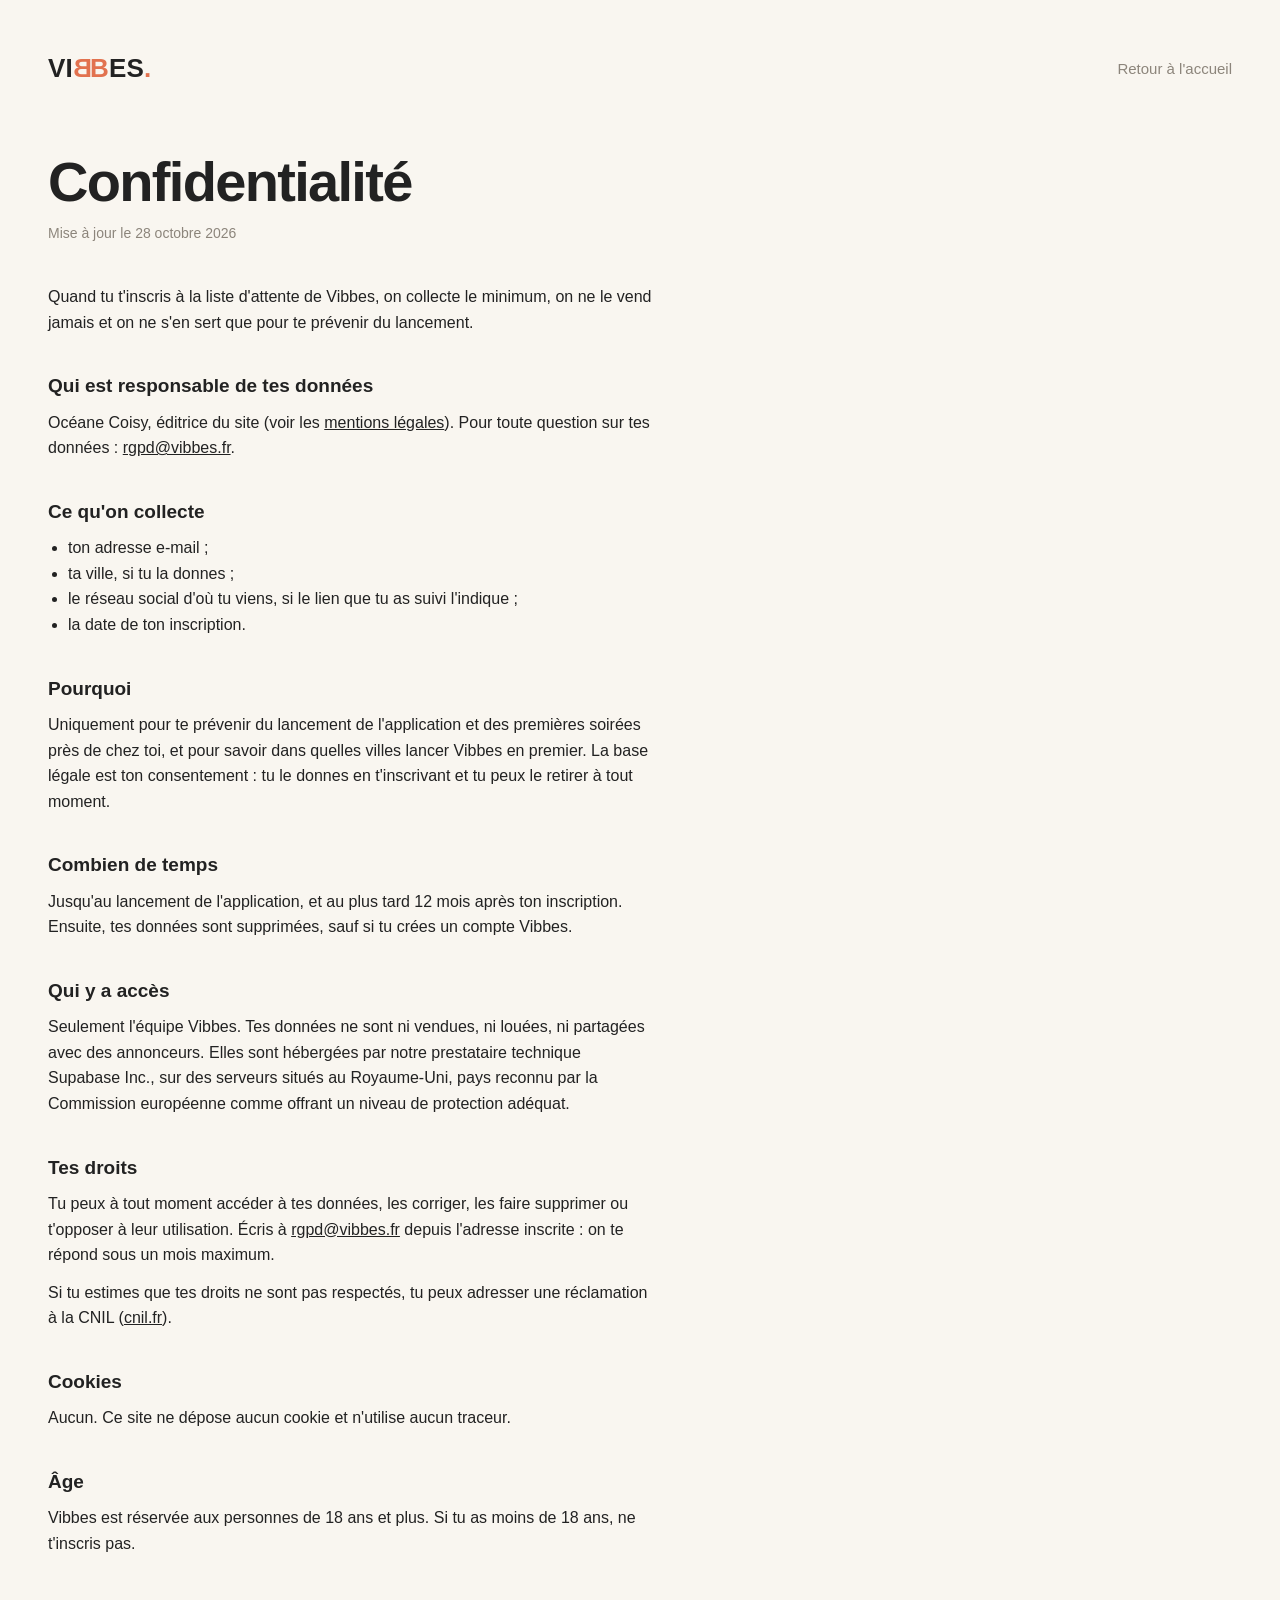
==== confidentialite.html @ 460b985d "Page vibbes.fr : liste d’attente, mentions légales, confidentialité" ====
<!doctype html>
<html lang="fr">
<head>
<meta charset="utf-8">
<meta name="viewport" content="width=device-width, initial-scale=1">
<title>Confidentialité · Vibbes</title>
<meta name="robots" content="noindex">
<meta name="theme-color" content="#F9F6F0">
<link rel="stylesheet" href="/legal.css">
</head>
<body>
<header>
  <a class="logo" href="/" aria-label="Vibbes, accueil">VI<span class="o miroir">B</span><span class="o">B</span>ES<span class="o">.</span></a>
  <a class="retour" href="/">Retour à l'accueil</a>
</header>
<main>
<h1>Confidentialité</h1>
<p class="maj">Mise à jour le 28 octobre 2026</p>

<p>Quand tu t'inscris à la liste d'attente de Vibbes, on collecte le minimum, on ne le vend jamais et on ne s'en sert que pour te prévenir du lancement.</p>

<h2>Qui est responsable de tes données</h2>
<p>Océane Coisy, éditrice du site (voir les <a href="/mentions-legales.html">mentions légales</a>). Pour toute question sur tes données : <a href="mailto:rgpd@vibbes.fr">rgpd@vibbes.fr</a>.</p>

<h2>Ce qu'on collecte</h2>
<ul>
<li>ton adresse e-mail ;</li>
<li>ta ville, si tu la donnes ;</li>
<li>le réseau social d'où tu viens, si le lien que tu as suivi l'indique ;</li>
<li>la date de ton inscription.</li>
</ul>

<h2>Pourquoi</h2>
<p>Uniquement pour te prévenir du lancement de l'application et des premières soirées près de chez toi, et pour savoir dans quelles villes lancer Vibbes en premier. La base légale est ton consentement : tu le donnes en t'inscrivant et tu peux le retirer à tout moment.</p>

<h2>Combien de temps</h2>
<p>Jusqu'au lancement de l'application, et au plus tard 12 mois après ton inscription. Ensuite, tes données sont supprimées, sauf si tu crées un compte Vibbes.</p>

<h2>Qui y a accès</h2>
<p>Seulement l'équipe Vibbes. Tes données ne sont ni vendues, ni louées, ni partagées avec des annonceurs. Elles sont hébergées par notre prestataire technique Supabase Inc., sur des serveurs situés au Royaume-Uni, pays reconnu par la Commission européenne comme offrant un niveau de protection adéquat.</p>

<h2>Tes droits</h2>
<p>Tu peux à tout moment accéder à tes données, les corriger, les faire supprimer ou t'opposer à leur utilisation. Écris à <a href="mailto:rgpd@vibbes.fr">rgpd@vibbes.fr</a> depuis l'adresse inscrite : on te répond sous un mois maximum.</p>
<p>Si tu estimes que tes droits ne sont pas respectés, tu peux adresser une réclamation à la CNIL (<a href="https://www.cnil.fr" rel="noopener">cnil.fr</a>).</p>

<h2>Cookies</h2>
<p>Aucun. Ce site ne dépose aucun cookie et n'utilise aucun traceur.</p>

<h2>Âge</h2>
<p>Vibbes est réservée aux personnes de 18 ans et plus. Si tu as moins de 18 ans, ne t'inscris pas.</p>
</main>
</body>
</html>
---- legal.css ----
:root{--fond:#F9F6F0;--encre:#222222;--gris:#8C857B;--trait:#E8E2D9;--orange:#E2724F}
*{box-sizing:border-box}
html,body{margin:0;background:var(--fond);color:var(--encre)}
body{font-family:-apple-system,BlinkMacSystemFont,"SF Pro Text","Segoe UI",Roboto,Helvetica,Arial,sans-serif;padding:clamp(20px,4vw,48px);-webkit-font-smoothing:antialiased;line-height:1.6;font-size:16px}
header{display:flex;justify-content:space-between;align-items:center;margin-bottom:clamp(32px,6vw,64px)}
.logo{font-weight:900;font-size:26px;letter-spacing:.2px;color:var(--encre);text-decoration:none}
.logo .o{color:var(--orange)}
.logo .miroir{display:inline-block;transform:scaleX(-1);margin-right:-2px}
header a.retour{color:var(--gris);text-decoration:none;font-size:15px}
header a.retour:hover{color:var(--encre)}
main{max-width:68ch}
h1{font-weight:900;font-size:clamp(36px,6vw,56px);line-height:1;letter-spacing:-0.03em;margin:0 0 12px}
.maj{color:var(--gris);margin:0 0 40px;font-size:14px}
h2{font-size:19px;font-weight:800;margin:36px 0 8px}
p,ul{margin:0 0 12px}
ul{padding-left:20px}
a{color:var(--encre)}
a:focus-visible{outline:2px solid var(--orange);outline-offset:2px}
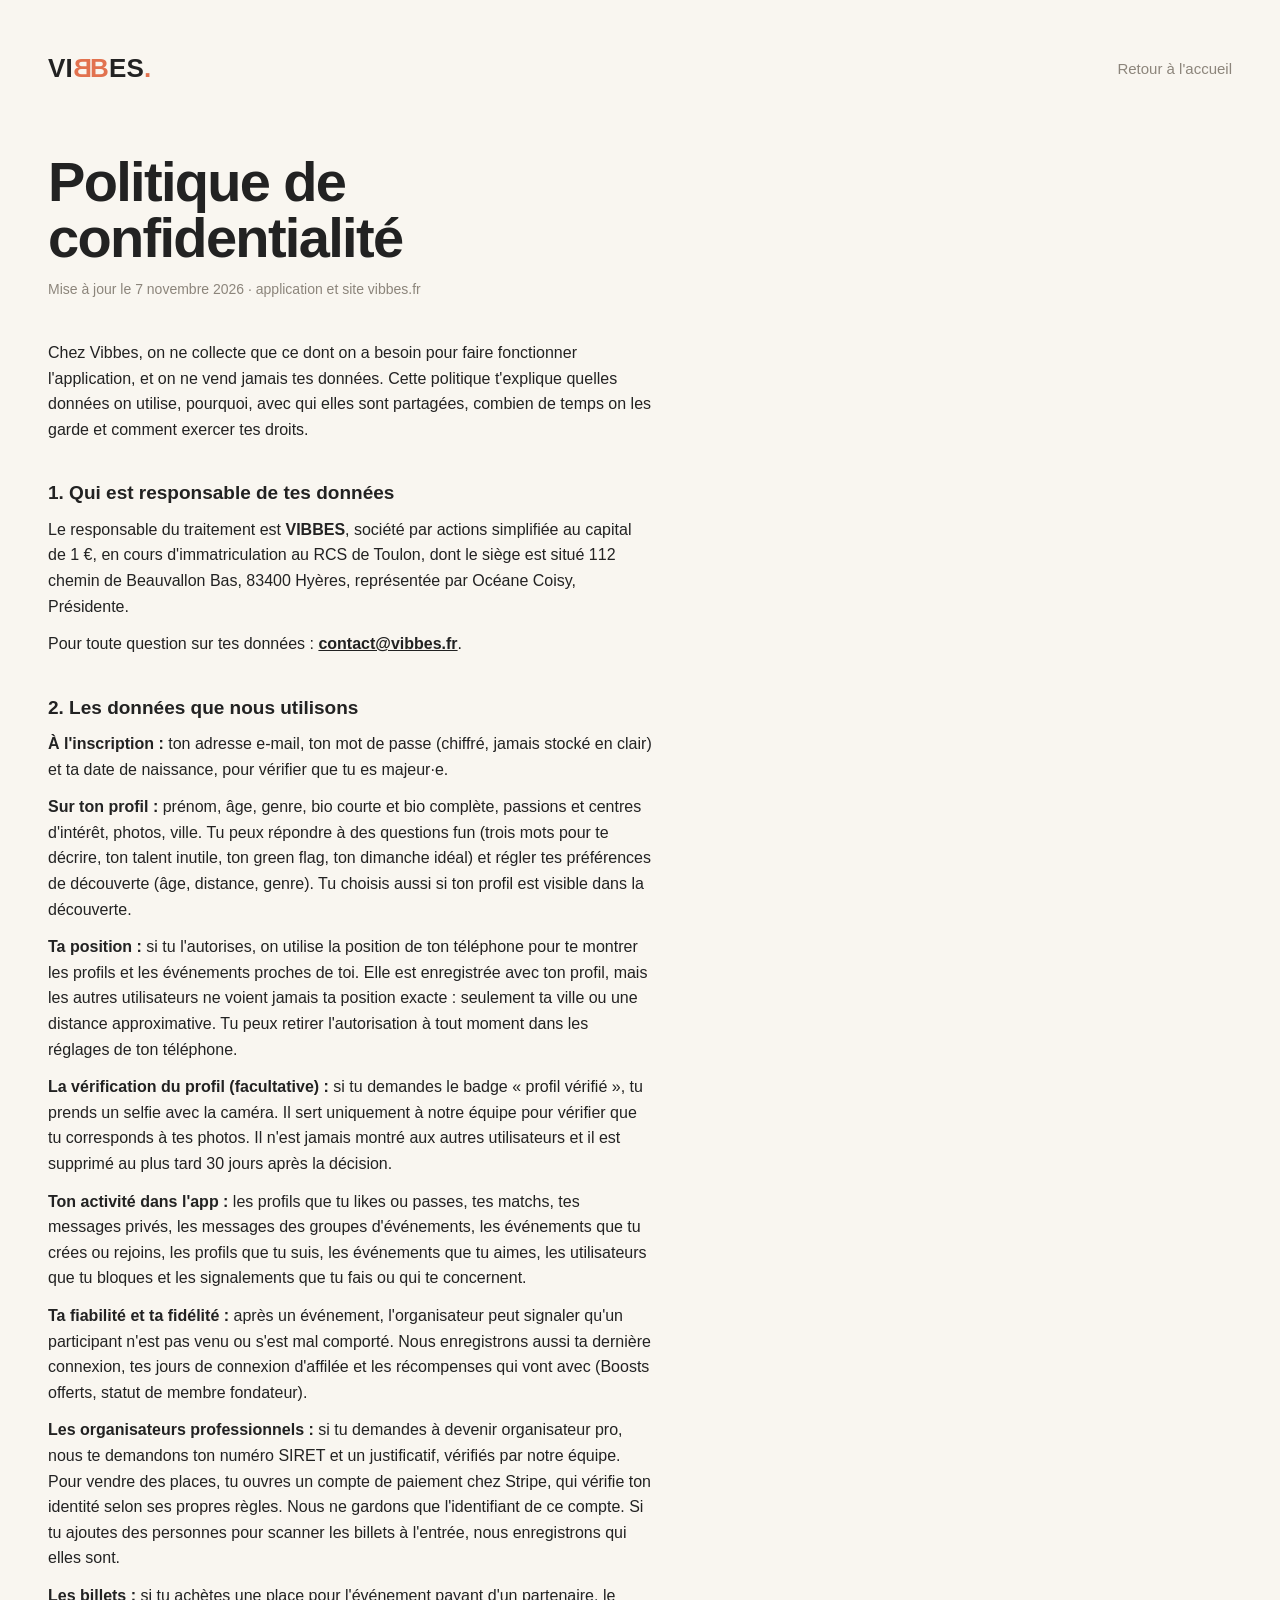
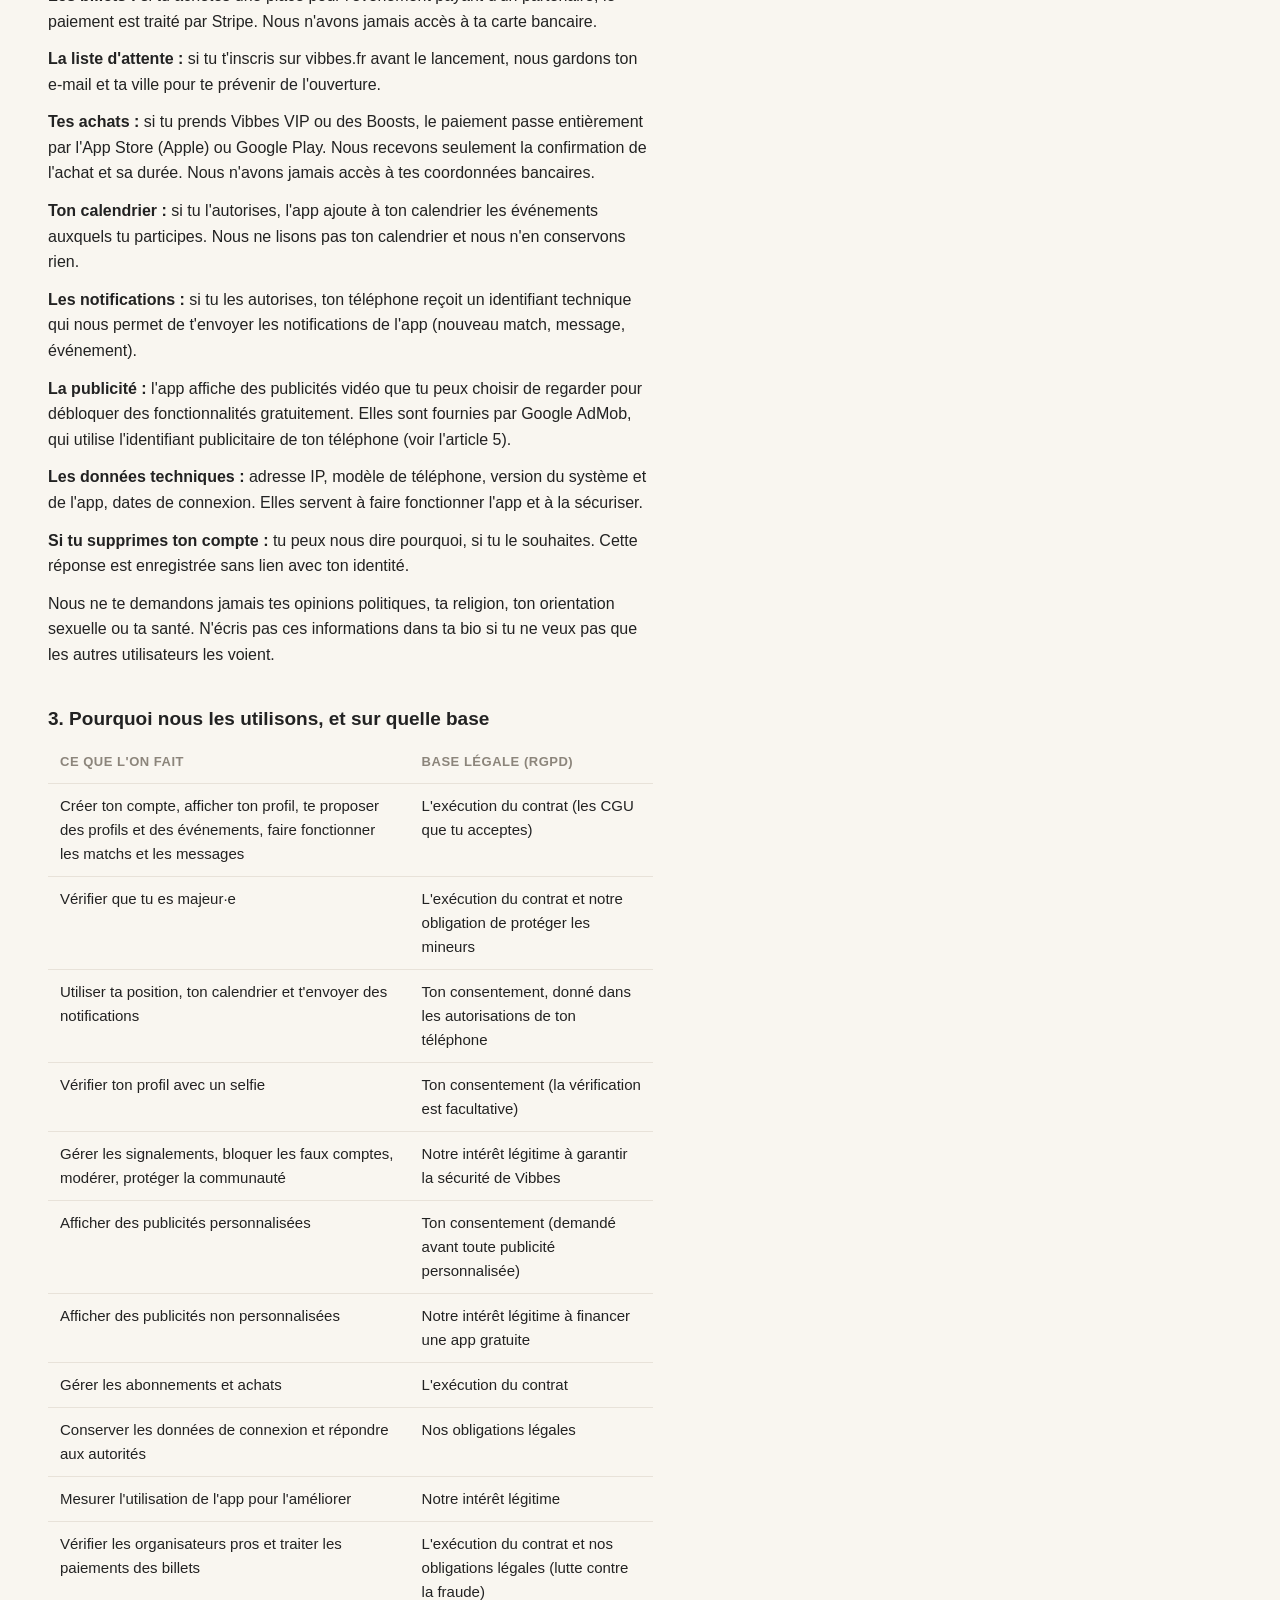
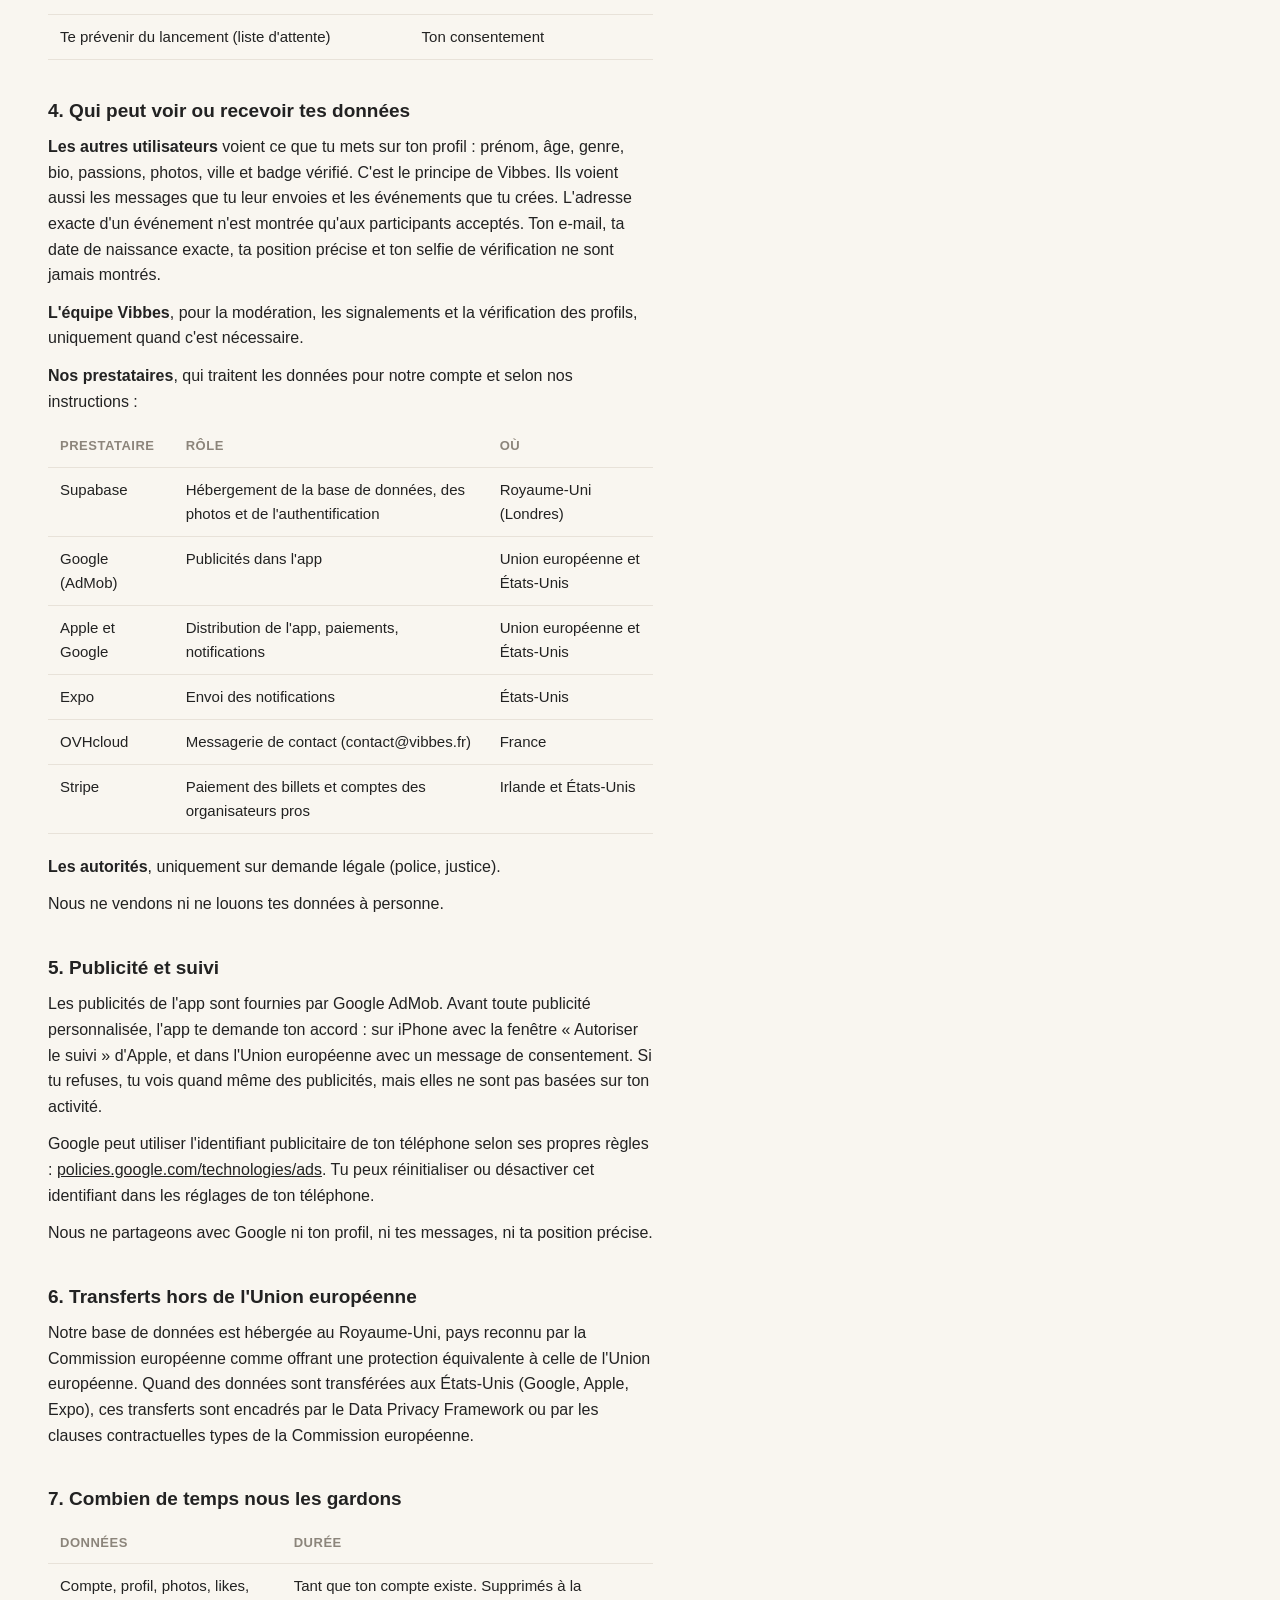
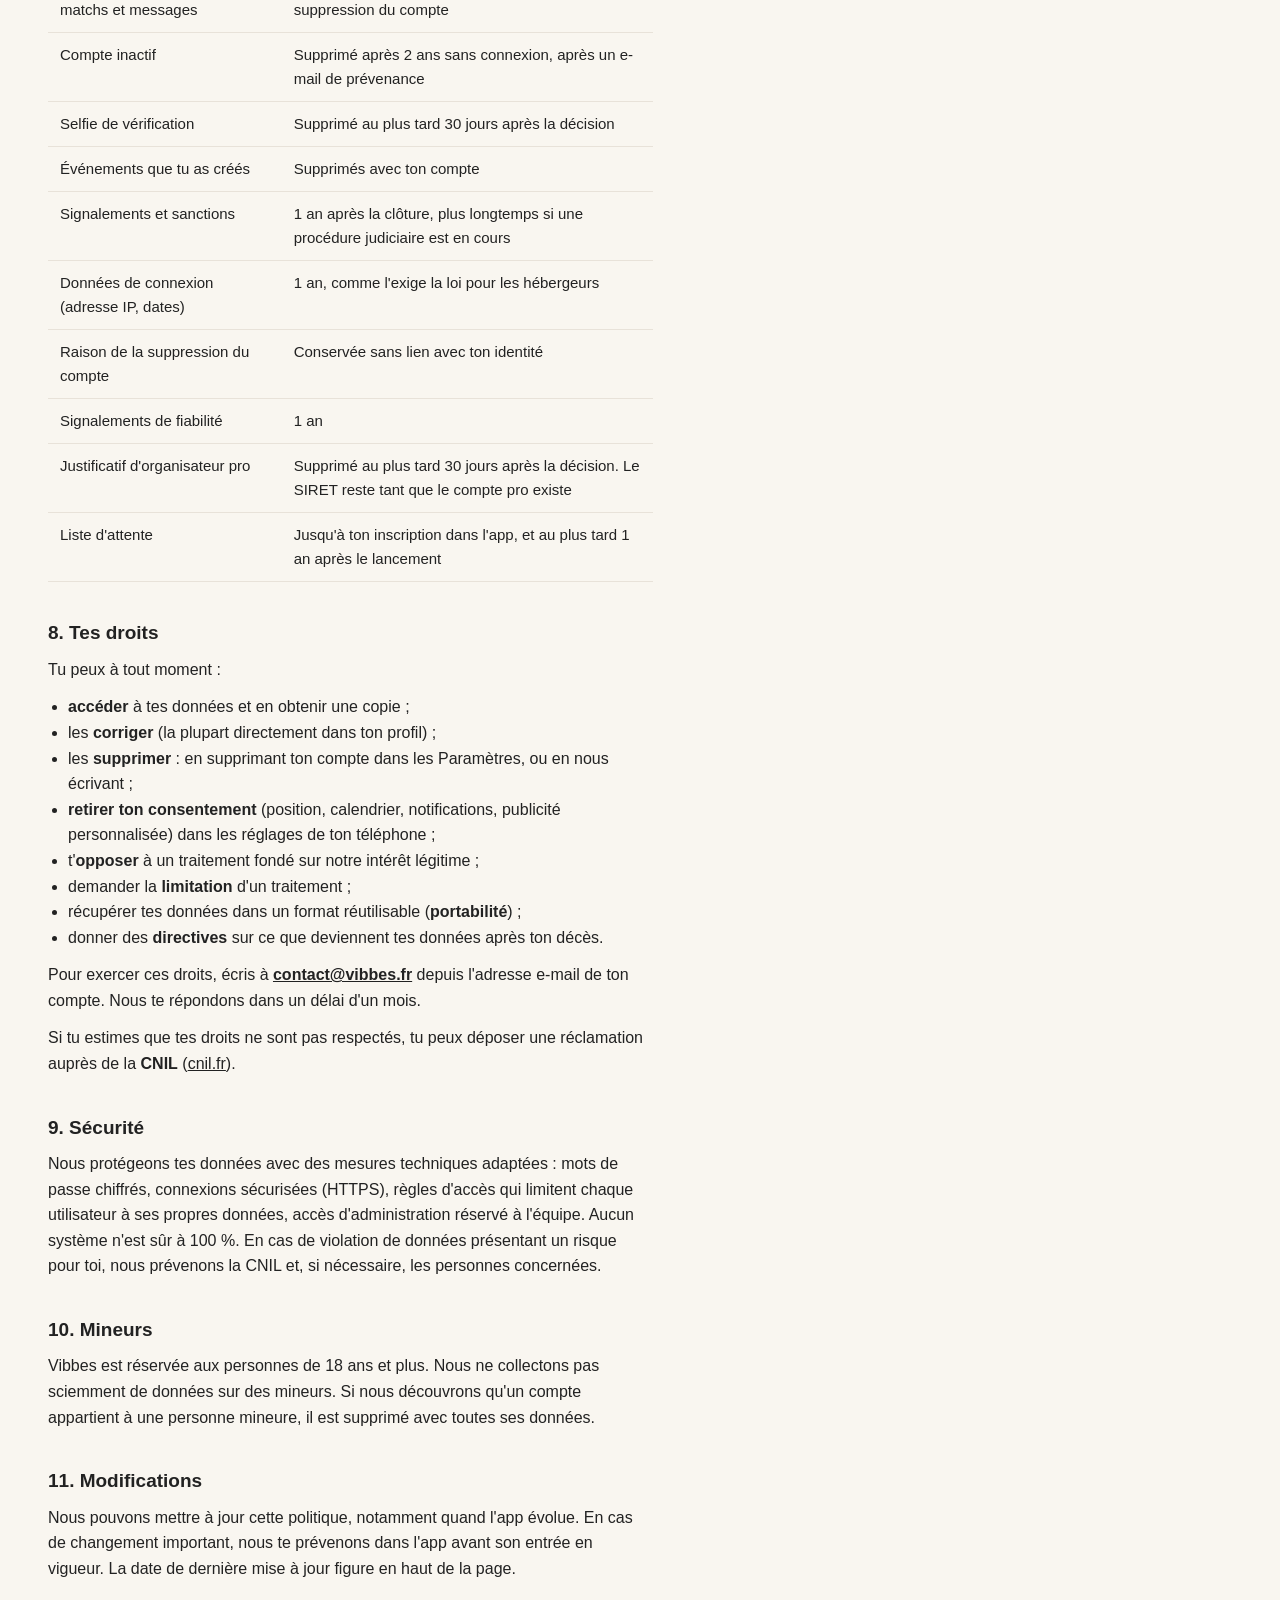
==== commit cf5c786b: "Confidentialité : politique complète de l'app (RGPD, pubs, prestataires)" ====
--- a/confidentialite.html
+++ b/confidentialite.html
@@ -14,40 +14,212 @@
   <a class="retour" href="/">Retour à l'accueil</a>
 </header>
 <main>
-<h1>Confidentialité</h1>
-<p class="maj">Mise à jour le 28 octobre 2026</p>
-
-<p>Quand tu t'inscris à la liste d'attente de Vibbes, on collecte le minimum, on ne le vend jamais et on ne s'en sert que pour te prévenir du lancement.</p>
-
-<h2>Qui est responsable de tes données</h2>
-<p>Océane Coisy, éditrice du site (voir les <a href="/mentions-legales.html">mentions légales</a>). Pour toute question sur tes données : <a href="mailto:rgpd@vibbes.fr">rgpd@vibbes.fr</a>.</p>
-
-<h2>Ce qu'on collecte</h2>
+<h1>Politique de confidentialité</h1>
+<p class="maj">Mise à jour le 7 novembre 2026 · application et site vibbes.fr</p>
+<p>Chez Vibbes, on ne collecte que ce dont on a besoin pour faire fonctionner l'application, et on ne vend jamais tes données. Cette politique t'explique quelles données on utilise, pourquoi, avec qui elles sont partagées, combien de temps on les garde et comment exercer tes droits.</p>
+<h2>1. Qui est responsable de tes données</h2>
+<p>Le responsable du traitement est <strong>VIBBES</strong>, société par actions simplifiée au capital de 1 €, en cours d'immatriculation au RCS de Toulon, dont le siège est situé 112 chemin de Beauvallon Bas, 83400 Hyères, représentée par Océane Coisy, Présidente.</p>
+<p>Pour toute question sur tes données : <strong><a href="mailto:contact@vibbes.fr">contact@vibbes.fr</a></strong>.</p>
+<h2>2. Les données que nous utilisons</h2>
+<p><strong>À l'inscription :</strong> ton adresse e-mail, ton mot de passe (chiffré, jamais stocké en clair) et ta date de naissance, pour vérifier que tu es majeur·e.</p>
+<p><strong>Sur ton profil :</strong> prénom, âge, genre, bio courte et bio complète, passions et centres d'intérêt, photos, ville. Tu peux répondre à des questions fun (trois mots pour te décrire, ton talent inutile, ton green flag, ton dimanche idéal) et régler tes préférences de découverte (âge, distance, genre). Tu choisis aussi si ton profil est visible dans la découverte.</p>
+<p><strong>Ta position :</strong> si tu l'autorises, on utilise la position de ton téléphone pour te montrer les profils et les événements proches de toi. Elle est enregistrée avec ton profil, mais les autres utilisateurs ne voient jamais ta position exacte : seulement ta ville ou une distance approximative. Tu peux retirer l'autorisation à tout moment dans les réglages de ton téléphone.</p>
+<p><strong>La vérification du profil (facultative) :</strong> si tu demandes le badge « profil vérifié », tu prends un selfie avec la caméra. Il sert uniquement à notre équipe pour vérifier que tu corresponds à tes photos. Il n'est jamais montré aux autres utilisateurs et il est supprimé au plus tard 30 jours après la décision.</p>
+<p><strong>Ton activité dans l'app :</strong> les profils que tu likes ou passes, tes matchs, tes messages privés, les messages des groupes d'événements, les événements que tu crées ou rejoins, les profils que tu suis, les événements que tu aimes, les utilisateurs que tu bloques et les signalements que tu fais ou qui te concernent.</p>
+<p><strong>Ta fiabilité et ta fidélité :</strong> après un événement, l'organisateur peut signaler qu'un participant n'est pas venu ou s'est mal comporté. Nous enregistrons aussi ta dernière connexion, tes jours de connexion d'affilée et les récompenses qui vont avec (Boosts offerts, statut de membre fondateur).</p>
+<p><strong>Les organisateurs professionnels :</strong> si tu demandes à devenir organisateur pro, nous te demandons ton numéro SIRET et un justificatif, vérifiés par notre équipe. Pour vendre des places, tu ouvres un compte de paiement chez Stripe, qui vérifie ton identité selon ses propres règles. Nous ne gardons que l'identifiant de ce compte. Si tu ajoutes des personnes pour scanner les billets à l'entrée, nous enregistrons qui elles sont.</p>
+<p><strong>Les billets :</strong> si tu achètes une place pour l'événement payant d'un partenaire, le paiement est traité par Stripe. Nous n'avons jamais accès à ta carte bancaire.</p>
+<p><strong>La liste d'attente :</strong> si tu t'inscris sur vibbes.fr avant le lancement, nous gardons ton e-mail et ta ville pour te prévenir de l'ouverture.</p>
+<p><strong>Tes achats :</strong> si tu prends Vibbes VIP ou des Boosts, le paiement passe entièrement par l'App Store (Apple) ou Google Play. Nous recevons seulement la confirmation de l'achat et sa durée. Nous n'avons jamais accès à tes coordonnées bancaires.</p>
+<p><strong>Ton calendrier :</strong> si tu l'autorises, l'app ajoute à ton calendrier les événements auxquels tu participes. Nous ne lisons pas ton calendrier et nous n'en conservons rien.</p>
+<p><strong>Les notifications :</strong> si tu les autorises, ton téléphone reçoit un identifiant technique qui nous permet de t'envoyer les notifications de l'app (nouveau match, message, événement).</p>
+<p><strong>La publicité :</strong> l'app affiche des publicités vidéo que tu peux choisir de regarder pour débloquer des fonctionnalités gratuitement. Elles sont fournies par Google AdMob, qui utilise l'identifiant publicitaire de ton téléphone (voir l'article 5).</p>
+<p><strong>Les données techniques :</strong> adresse IP, modèle de téléphone, version du système et de l'app, dates de connexion. Elles servent à faire fonctionner l'app et à la sécuriser.</p>
+<p><strong>Si tu supprimes ton compte :</strong> tu peux nous dire pourquoi, si tu le souhaites. Cette réponse est enregistrée sans lien avec ton identité.</p>
+<p>Nous ne te demandons jamais tes opinions politiques, ta religion, ton orientation sexuelle ou ta santé. N'écris pas ces informations dans ta bio si tu ne veux pas que les autres utilisateurs les voient.</p>
+<h2>3. Pourquoi nous les utilisons, et sur quelle base</h2>
+<table>
+<thead>
+<tr>
+<th>Ce que l'on fait</th>
+<th>Base légale (RGPD)</th>
+</tr>
+</thead>
+<tbody>
+<tr>
+<td>Créer ton compte, afficher ton profil, te proposer des profils et des événements, faire fonctionner les matchs et les messages</td>
+<td>L'exécution du contrat (les CGU que tu acceptes)</td>
+</tr>
+<tr>
+<td>Vérifier que tu es majeur·e</td>
+<td>L'exécution du contrat et notre obligation de protéger les mineurs</td>
+</tr>
+<tr>
+<td>Utiliser ta position, ton calendrier et t'envoyer des notifications</td>
+<td>Ton consentement, donné dans les autorisations de ton téléphone</td>
+</tr>
+<tr>
+<td>Vérifier ton profil avec un selfie</td>
+<td>Ton consentement (la vérification est facultative)</td>
+</tr>
+<tr>
+<td>Gérer les signalements, bloquer les faux comptes, modérer, protéger la communauté</td>
+<td>Notre intérêt légitime à garantir la sécurité de Vibbes</td>
+</tr>
+<tr>
+<td>Afficher des publicités personnalisées</td>
+<td>Ton consentement (demandé avant toute publicité personnalisée)</td>
+</tr>
+<tr>
+<td>Afficher des publicités non personnalisées</td>
+<td>Notre intérêt légitime à financer une app gratuite</td>
+</tr>
+<tr>
+<td>Gérer les abonnements et achats</td>
+<td>L'exécution du contrat</td>
+</tr>
+<tr>
+<td>Conserver les données de connexion et répondre aux autorités</td>
+<td>Nos obligations légales</td>
+</tr>
+<tr>
+<td>Mesurer l'utilisation de l'app pour l'améliorer</td>
+<td>Notre intérêt légitime</td>
+</tr>
+<tr>
+<td>Vérifier les organisateurs pros et traiter les paiements des billets</td>
+<td>L'exécution du contrat et nos obligations légales (lutte contre la fraude)</td>
+</tr>
+<tr>
+<td>Te prévenir du lancement (liste d'attente)</td>
+<td>Ton consentement</td>
+</tr>
+</tbody>
+</table>
+<h2>4. Qui peut voir ou recevoir tes données</h2>
+<p><strong>Les autres utilisateurs</strong> voient ce que tu mets sur ton profil : prénom, âge, genre, bio, passions, photos, ville et badge vérifié. C'est le principe de Vibbes. Ils voient aussi les messages que tu leur envoies et les événements que tu crées. L'adresse exacte d'un événement n'est montrée qu'aux participants acceptés. Ton e-mail, ta date de naissance exacte, ta position précise et ton selfie de vérification ne sont jamais montrés.</p>
+<p><strong>L'équipe Vibbes</strong>, pour la modération, les signalements et la vérification des profils, uniquement quand c'est nécessaire.</p>
+<p><strong>Nos prestataires</strong>, qui traitent les données pour notre compte et selon nos instructions :</p>
+<table>
+<thead>
+<tr>
+<th>Prestataire</th>
+<th>Rôle</th>
+<th>Où</th>
+</tr>
+</thead>
+<tbody>
+<tr>
+<td>Supabase</td>
+<td>Hébergement de la base de données, des photos et de l'authentification</td>
+<td>Royaume-Uni (Londres)</td>
+</tr>
+<tr>
+<td>Google (AdMob)</td>
+<td>Publicités dans l'app</td>
+<td>Union européenne et États-Unis</td>
+</tr>
+<tr>
+<td>Apple et Google</td>
+<td>Distribution de l'app, paiements, notifications</td>
+<td>Union européenne et États-Unis</td>
+</tr>
+<tr>
+<td>Expo</td>
+<td>Envoi des notifications</td>
+<td>États-Unis</td>
+</tr>
+<tr>
+<td>OVHcloud</td>
+<td>Messagerie de contact (contact@vibbes.fr)</td>
+<td>France</td>
+</tr>
+<tr>
+<td>Stripe</td>
+<td>Paiement des billets et comptes des organisateurs pros</td>
+<td>Irlande et États-Unis</td>
+</tr>
+</tbody>
+</table>
+<p><strong>Les autorités</strong>, uniquement sur demande légale (police, justice).</p>
+<p>Nous ne vendons ni ne louons tes données à personne.</p>
+<h2>5. Publicité et suivi</h2>
+<p>Les publicités de l'app sont fournies par Google AdMob. Avant toute publicité personnalisée, l'app te demande ton accord : sur iPhone avec la fenêtre « Autoriser le suivi » d'Apple, et dans l'Union européenne avec un message de consentement. Si tu refuses, tu vois quand même des publicités, mais elles ne sont pas basées sur ton activité.</p>
+<p>Google peut utiliser l'identifiant publicitaire de ton téléphone selon ses propres règles : <a href="https://policies.google.com/technologies/ads">policies.google.com/technologies/ads</a>. Tu peux réinitialiser ou désactiver cet identifiant dans les réglages de ton téléphone.</p>
+<p>Nous ne partageons avec Google ni ton profil, ni tes messages, ni ta position précise.</p>
+<h2>6. Transferts hors de l'Union européenne</h2>
+<p>Notre base de données est hébergée au Royaume-Uni, pays reconnu par la Commission européenne comme offrant une protection équivalente à celle de l'Union européenne. Quand des données sont transférées aux États-Unis (Google, Apple, Expo), ces transferts sont encadrés par le Data Privacy Framework ou par les clauses contractuelles types de la Commission européenne.</p>
+<h2>7. Combien de temps nous les gardons</h2>
+<table>
+<thead>
+<tr>
+<th>Données</th>
+<th>Durée</th>
+</tr>
+</thead>
+<tbody>
+<tr>
+<td>Compte, profil, photos, likes, matchs et messages</td>
+<td>Tant que ton compte existe. Supprimés à la suppression du compte</td>
+</tr>
+<tr>
+<td>Compte inactif</td>
+<td>Supprimé après 2 ans sans connexion, après un e-mail de prévenance</td>
+</tr>
+<tr>
+<td>Selfie de vérification</td>
+<td>Supprimé au plus tard 30 jours après la décision</td>
+</tr>
+<tr>
+<td>Événements que tu as créés</td>
+<td>Supprimés avec ton compte</td>
+</tr>
+<tr>
+<td>Signalements et sanctions</td>
+<td>1 an après la clôture, plus longtemps si une procédure judiciaire est en cours</td>
+</tr>
+<tr>
+<td>Données de connexion (adresse IP, dates)</td>
+<td>1 an, comme l'exige la loi pour les hébergeurs</td>
+</tr>
+<tr>
+<td>Raison de la suppression du compte</td>
+<td>Conservée sans lien avec ton identité</td>
+</tr>
+<tr>
+<td>Signalements de fiabilité</td>
+<td>1 an</td>
+</tr>
+<tr>
+<td>Justificatif d'organisateur pro</td>
+<td>Supprimé au plus tard 30 jours après la décision. Le SIRET reste tant que le compte pro existe</td>
+</tr>
+<tr>
+<td>Liste d'attente</td>
+<td>Jusqu'à ton inscription dans l'app, et au plus tard 1 an après le lancement</td>
+</tr>
+</tbody>
+</table>
+<h2>8. Tes droits</h2>
+<p>Tu peux à tout moment :</p>
 <ul>
-<li>ton adresse e-mail ;</li>
-<li>ta ville, si tu la donnes ;</li>
-<li>le réseau social d'où tu viens, si le lien que tu as suivi l'indique ;</li>
-<li>la date de ton inscription.</li>
+<li><strong>accéder</strong> à tes données et en obtenir une copie ;</li>
+<li>les <strong>corriger</strong> (la plupart directement dans ton profil) ;</li>
+<li>les <strong>supprimer</strong> : en supprimant ton compte dans les Paramètres, ou en nous écrivant ;</li>
+<li><strong>retirer ton consentement</strong> (position, calendrier, notifications, publicité personnalisée) dans les réglages de ton téléphone ;</li>
+<li>t'<strong>opposer</strong> à un traitement fondé sur notre intérêt légitime ;</li>
+<li>demander la <strong>limitation</strong> d'un traitement ;</li>
+<li>récupérer tes données dans un format réutilisable (<strong>portabilité</strong>) ;</li>
+<li>donner des <strong>directives</strong> sur ce que deviennent tes données après ton décès.</li>
 </ul>
-
-<h2>Pourquoi</h2>
-<p>Uniquement pour te prévenir du lancement de l'application et des premières soirées près de chez toi, et pour savoir dans quelles villes lancer Vibbes en premier. La base légale est ton consentement : tu le donnes en t'inscrivant et tu peux le retirer à tout moment.</p>
-
-<h2>Combien de temps</h2>
-<p>Jusqu'au lancement de l'application, et au plus tard 12 mois après ton inscription. Ensuite, tes données sont supprimées, sauf si tu crées un compte Vibbes.</p>
-
-<h2>Qui y a accès</h2>
-<p>Seulement l'équipe Vibbes. Tes données ne sont ni vendues, ni louées, ni partagées avec des annonceurs. Elles sont hébergées par notre prestataire technique Supabase Inc., sur des serveurs situés au Royaume-Uni, pays reconnu par la Commission européenne comme offrant un niveau de protection adéquat.</p>
-
-<h2>Tes droits</h2>
-<p>Tu peux à tout moment accéder à tes données, les corriger, les faire supprimer ou t'opposer à leur utilisation. Écris à <a href="mailto:rgpd@vibbes.fr">rgpd@vibbes.fr</a> depuis l'adresse inscrite : on te répond sous un mois maximum.</p>
-<p>Si tu estimes que tes droits ne sont pas respectés, tu peux adresser une réclamation à la CNIL (<a href="https://www.cnil.fr" rel="noopener">cnil.fr</a>).</p>
-
-<h2>Cookies</h2>
-<p>Aucun. Ce site ne dépose aucun cookie et n'utilise aucun traceur.</p>
-
-<h2>Âge</h2>
-<p>Vibbes est réservée aux personnes de 18 ans et plus. Si tu as moins de 18 ans, ne t'inscris pas.</p>
+<p>Pour exercer ces droits, écris à <strong><a href="mailto:contact@vibbes.fr">contact@vibbes.fr</a></strong> depuis l'adresse e-mail de ton compte. Nous te répondons dans un délai d'un mois.</p>
+<p>Si tu estimes que tes droits ne sont pas respectés, tu peux déposer une réclamation auprès de la <strong>CNIL</strong> (<a href="https://www.cnil.fr">cnil.fr</a>).</p>
+<h2>9. Sécurité</h2>
+<p>Nous protégeons tes données avec des mesures techniques adaptées : mots de passe chiffrés, connexions sécurisées (HTTPS), règles d'accès qui limitent chaque utilisateur à ses propres données, accès d'administration réservé à l'équipe. Aucun système n'est sûr à 100 %. En cas de violation de données présentant un risque pour toi, nous prévenons la CNIL et, si nécessaire, les personnes concernées.</p>
+<h2>10. Mineurs</h2>
+<p>Vibbes est réservée aux personnes de 18 ans et plus. Nous ne collectons pas sciemment de données sur des mineurs. Si nous découvrons qu'un compte appartient à une personne mineure, il est supprimé avec toutes ses données.</p>
+<h2>11. Modifications</h2>
+<p>Nous pouvons mettre à jour cette politique, notamment quand l'app évolue. En cas de changement important, nous te prévenons dans l'app avant son entrée en vigueur. La date de dernière mise à jour figure en haut de la page.</p>
 </main>
 </body>
 </html>
--- a/legal.css
+++ b/legal.css
@@ -16,3 +16,7 @@
 ul{padding-left:20px}
 a{color:var(--encre)}
 a:focus-visible{outline:2px solid var(--orange);outline-offset:2px}
+table{width:100%;border-collapse:collapse;margin:8px 0 20px;font-size:15px}
+th,td{text-align:left;vertical-align:top;padding:10px 12px;border-bottom:1px solid var(--trait)}
+th{font-size:13px;color:var(--gris);font-weight:700;text-transform:uppercase;letter-spacing:.04em}
+@media (max-width:560px){table{font-size:14px}th,td{padding:8px 6px}}
